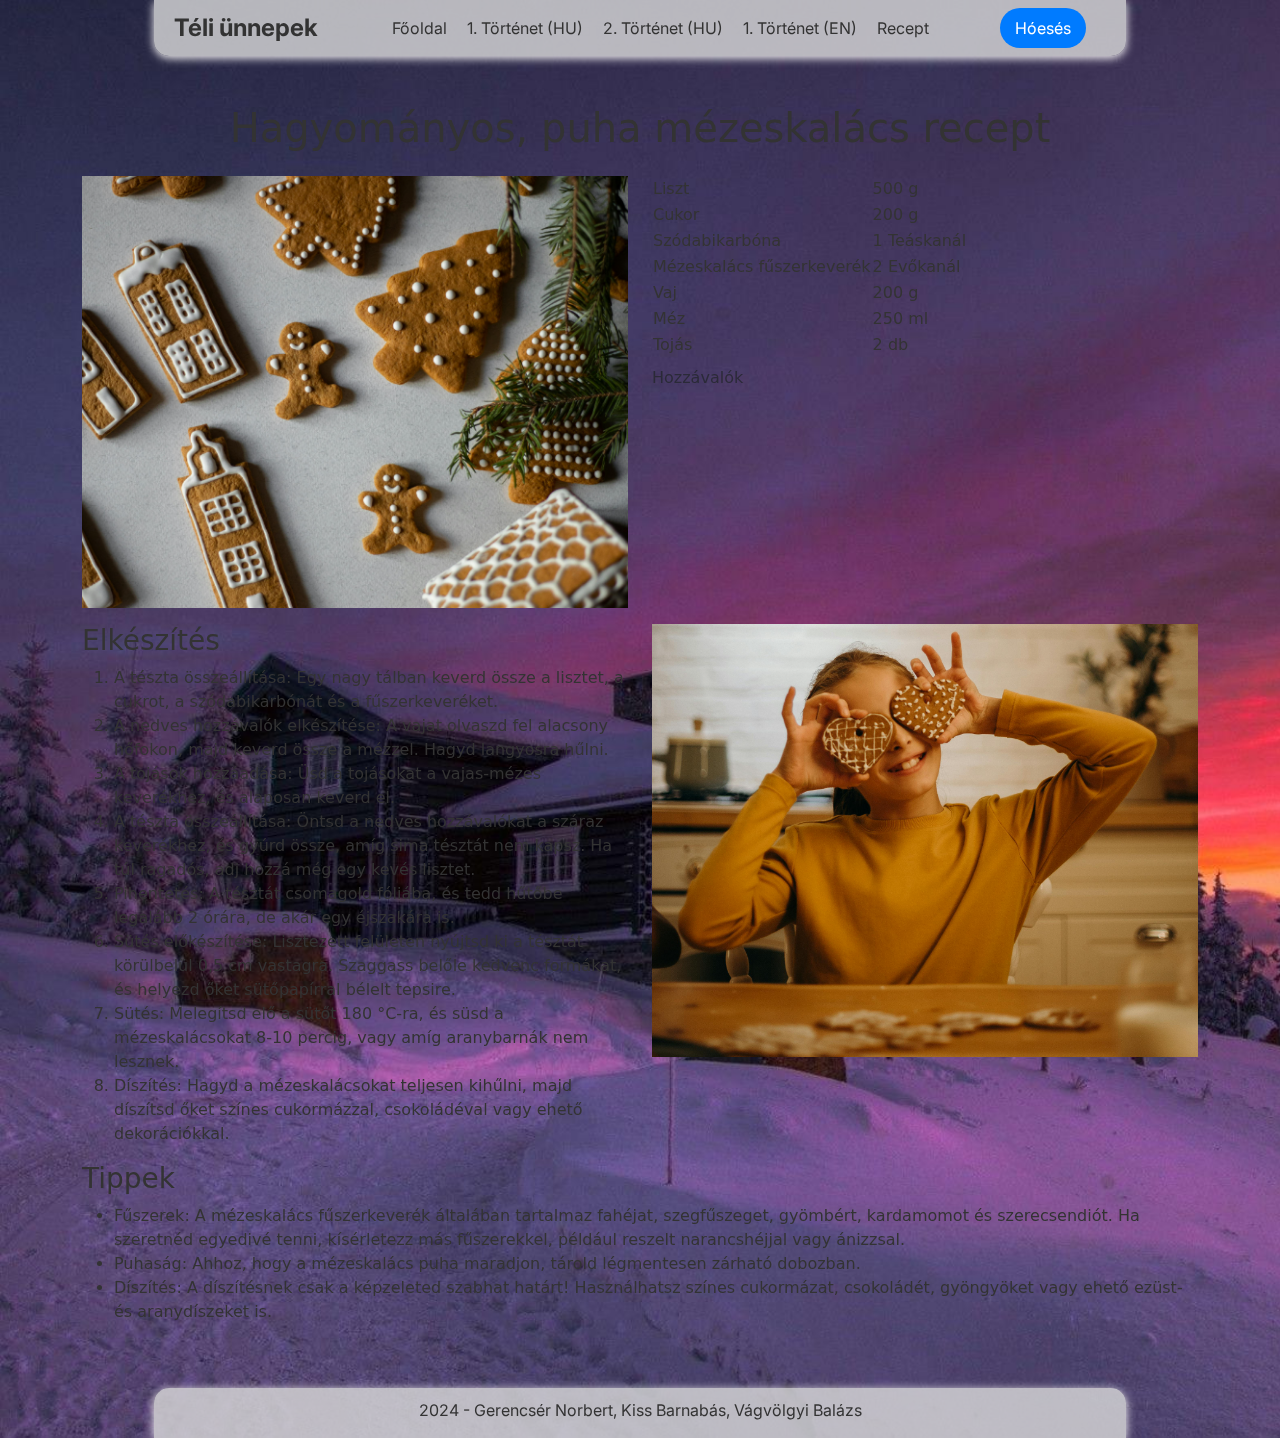
==== src/pages/recipe_hu_1.html @ 6e38d2bd "fixed page paths on other pages" ====
<!DOCTYPE html>
<html lang="en">
<head>
    <meta charset="UTF-8">
    <meta name="viewport" content="width=device-width, initial-scale=1.0">
    <meta name="author" content="vb2007">
    <meta name="title" content="Téli ünnepek">
    <meta name="description" content="Egy oldal a téli ünnepekről.">
    <meta name="keywords" content="tél, karácsony, ünnepek">
    <!-- 3rd party imports -->
    <link href="https://cdn.jsdelivr.net/npm/bootstrap@5.3.3/dist/css/bootstrap.min.css" rel="stylesheet" integrity="sha384-QWTKZyjpPEjISv5WaRU9OFeRpok6YctnYmDr5pNlyT2bRjXh0JMhjY6hW+ALEwIH" crossorigin="anonymous">
    <link rel="preconnect" href="https://fonts.googleapis.com">
    <link rel="preconnect" href="https://fonts.gstatic.com" crossorigin>
    <link href="https://fonts.googleapis.com/css2?family=Inter:ital,opsz,wght@0,14..32,100..900;1,14..32,100..900&family=Parkinsans:wght@300..800&family=Poppins:ital,wght@0,100;0,200;0,300;0,400;0,500;0,600;0,700;0,800;0,900;1,100;1,200;1,300;1,400;1,500;1,600;1,700;1,800;1,900&display=swap" rel="stylesheet">
    <!-- Local imports -->
    <link rel="stylesheet" href="../assets/css/main.css">
    <link rel="stylesheet" href="../assets/css/navbar.css">
    <link rel="stylesheet" href="../assets/css/footer.css">
    <link rel="stylesheet" href="../assets/css/snowflakes.css">
    <!-- Title -->
    <title>Téli ünnepek</title>
</head>
<body>
    <!-- Header (navbar) -->
    <header>
        <nav>
            <div class="nav--box">
                <a class="nav--title" href="../index.html">Téli ünnepek</a>
                <button class="nav--toggler">
                    <span class="nav--toggler--icon">☰</span>
                </button>
                <div class="nav--collapse">
                    <ul class="nav--list">
                        <li id="nav--home" class="nav--item">
                            <a href="../index.html" class="nav--link">Főoldal</a>
                        </li>
                        <li class="nav--item">
                            <a href="./story_hu_1.html" class="nav--link">1. Történet (HU)</a>
                        </li>
                        <li class="nav--item">
                            <a href="./story_hu_2.html" class="nav--link">2. Történet (HU)</a>
                        </li>
                        <li class="nav--item">
                            <a href="./story_en_1.html" class="nav--link">1. Történet (EN)</a>
                        </li>
                        <li class="nav--item">
                            <a href="./recipe_hu_1.html" class="nav--link">Recept</a>
                        </li>
                    </ul>
                    <ul class="nav--list">
                        <li class="nav--item nav--item-button">
                            <a href="/" class="nav--link nav--button">Hóesés</a>
                        </li>
                    </ul>
                </div>
            </div>
        </nav>
    </header>
    <!-- Main content -->
    <main class="container my-5">
        <h1 class="text-center mb-4">Hagyományos, puha mézeskalács recept</h1>
        <div class="row">
            <div class="col-md-6">
                <img src="/src/assets/img/cookie1.png" alt="Karácsonyi kép 1" class="img-fluid mb-3">
            </div>
            <div class="col-md-6">
                <table>
                    <caption>Hozzávalók</caption>
                    <tbody>
                        <tr>
                            <td>Liszt</td>
                            <td>500 g</td>
                        </tr>
                        <tr>
                            <td>Cukor</td>
                            <td>200 g</td>
                        </tr>
                        <tr>
                            <td>Szódabikarbóna</td>
                            <td>1 Teáskanál</td>
                        </tr>
                        <tr>
                            <td>Mézeskalács fűszerkeverék</td>
                            <td>2 Evőkanál</td>
                        </tr>
                        <tr>
                            <td>Vaj</td>
                            <td>200 g</td>
                        </tr>
                        <tr>
                            <td>Méz</td>
                            <td>250 ml</td>
                        </tr>
                        <tr>
                            <td>Tojás</td>
                            <td>2 db</td>
                        </tr>
                    </tbody>
                </table>
            </div>
        </div>
        <div class="row">
            <div class="col-md-6">
                <h3>Elkészítés</h3>
                <ol>
                    <li>A tészta összeállítása: Egy nagy tálban keverd össze a lisztet, a cukrot, a szódabikarbónát és a fűszerkeveréket.</li>
                    <li>A nedves hozzávalók elkészítése: A vajat olvaszd fel alacsony hőfokon, majd keverd össze a mézzel. Hagyd langyosra hűlni.</li>
                    <li>A tojások hozzáadása: Üsd a tojásokat a vajas-mézes keverékhez, és alaposan keverd el.</li>
                    <li>A tészta összeállítása: Öntsd a nedves hozzávalókat a száraz keverékhez, és gyúrd össze, amíg sima tésztát nem kapsz. Ha túl ragadós, adj hozzá még egy kevés lisztet.</li>
                    <li>Pihentetés: A tésztát csomagold fóliába, és tedd hűtőbe legalább 2 órára, de akár egy éjszakára is.</li>
                    <li>Sütés előkészítése: Lisztezett felületen nyújtsd ki a tésztát körülbelül 0,5 cm vastagra. Szaggass belőle kedvenc formákat, és helyezd őket sütőpapírral bélelt tepsire.</li>
                    <li>Sütés: Melegítsd elő a sütőt 180 °C-ra, és süsd a mézeskalácsokat 8-10 percig, vagy amíg aranybarnák nem lesznek.</li>
                    <li>Díszítés: Hagyd a mézeskalácsokat teljesen kihűlni, majd díszítsd őket színes cukormázzal, csokoládéval vagy ehető dekorációkkal.</li>
                </ol>
            </div>
            <div class="col-md-6">
                <img src="/src/assets/img/cookie2.png" alt="Karácsonyi kép 1" class="img-fluid mb-3">
            </div>
        </div>
        <div class="row">
            <div class="col-md-12">
                <h3>Tippek</h3>
                <ul>
                    <li>Fűszerek: A mézeskalács fűszerkeverék általában tartalmaz fahéjat, szegfűszeget, gyömbért, kardamomot és szerecsendiót. Ha szeretnéd egyedivé tenni, kísérletezz más fűszerekkel, például reszelt narancshéjjal vagy ánizzsal.</li>
                    <li>Puhaság: Ahhoz, hogy a mézeskalács puha maradjon, tárold légmentesen zárható dobozban.</li>
                    <li>Díszítés: A díszítésnek csak a képzeleted szabhat határt! Használhatsz színes cukormázat, csokoládét, gyöngyöket vagy ehető ezüst- és aranydíszeket is.</li>
                </ul>
            </div>
        </div>
    </main>
    <!-- Footer -->
    <footer>
        <div class="footer--box">
            <p>2024 - Gerencsér Norbert, Kiss Barnabás, Vágvölgyi Balázs</p>
        </div>
        </footer>
        <!-- Snowflakes -->
        <div class="snowflakes" aria-hidden="true">
            <div class="snowflake">❅</div>
            <div class="snowflake">❅</div>
            <div class="snowflake">❆</div>
            <div class="snowflake">❄</div>
            <div class="snowflake">❅</div>
            <div class="snowflake">❆</div>
            <div class="snowflake">❄</div>
            <div class="snowflake">❅</div>
            <div class="snowflake">❆</div>
            <div class="snowflake">❄</div>
        </div>
        <!-- Script imports -->
        <script src="https://cdn.jsdelivr.net/npm/bootstrap@5.3.3/dist/js/bootstrap.bundle.min.js" integrity="sha384-YvpcrYf0tY3lHB60NNkmXc5s9fDVZLESaAA55NDzOxhy9GkcIdslK1eN7N6jIeHz" crossorigin="anonymous"></script>
        <script src="../assets/js/navbar.js"></script>
    </body>
</html>
---- src/assets/css/main.css ----
body {
    background-image: url("../img/bg.jpg");
    background-size: cover;
    background-repeat: no-repeat;
    display: flex;
    flex-direction: column;
    min-height: 100vh;
    position: relative;
    z-index: 1;
    color: #333;
}

main {
    flex: 1;
    margin: 20px 12%;
    position: relative;
    z-index: 1;
}

.title {
    display: flex;
    justify-content: center;
    align-items: center;
    margin: 30px auto 15px;
    padding: 5px 10px;
    background-color: rgba(219, 219, 219, 0.8);
    border-radius: 15px;
    max-width: 700px;
}

.title h1 {
    text-align: center;
    color: rgb(12, 65, 240);;
    font-family: Poppins, sans-serif;
}

.preview--paragraph {
    text-align: justify;
    padding: 0 2%;
    font-size: 1rem;
    font-family: Parkinsans, sans-serif;
}

.preview--line {
    display: block;
    margin-left: auto;
    margin-right: auto;
    color: rgb(45, 104, 231);
    width: 95%;
    border: 3px solid rgb(26, 72, 170);
    border-radius: 5px;
}

.welcome--container {
    display: block;
    margin-top: 25px;
    margin-bottom: 5px;
    background-color: rgba(219, 219, 219, 0.8);
    border-radius: 15px;
    padding: 10px 15px;
    min-width: 100%;
}

.whitebox {
    display: flex;
    flex-direction: column;
    justify-items: center;
    align-items: center;
    background-color: rgba(219, 219, 219, 0.8);
    border-radius: 15px;
    padding: 5px;
    margin: 2% 4%;
    height: 145px;
    display: block;
    text-decoration: none;
    color: inherit;
}

.whitebox:hover {
    text-decoration: none;
    color: inherit;
    cursor: pointer;
}

.whitebox.scaled {
    position: relative;
    z-index: 999; 
    &.scaledBack {
      z-index: 0;
    }
}

.whitebox.baseMotion {
    transition: transform 0.4s, background-color 0.4s;
    &:hover {
        transform: scale(1.05);
        background-color: rgba(9, 183, 252, 0.555);
        transition: transform 0.4s, background-color 0.4s;
        h3, p {
            color: white;
        }
    }
}

.whitebox h3 {
    padding-top: 5px;
    font-family: Poppins, sans-serif;
    text-align: center;
    color: blue;
    font-size: 28px;
    transition: color 0.4s;
}

.whitebox p {
    font-family: Parkinsans, sans-serif;
    text-align: center;
    padding-left: 2px;
    padding-right: 2px;
    margin-top: 4px;
    font-size: 16px;
    transition: color 0.4s;
}

.card--container {
    margin-top: 40px;
}
---- src/assets/css/navbar.css ----
nav {
    position: relative;
    top: 0;
    background-color: rgba(219, 219, 219, 0.8);
    box-shadow: 0 2px 10px rgb(253, 251, 251);
    border-radius: 0 0 15px 15px;
    z-index: 1000;
    margin: 0 12%;
    font-family: Inter, sans-serif;
}

.nav--box {
    display: flex;
    justify-content: space-between;
    align-items: center;
    padding: 10px 20px;
}

.nav--title {
    margin-right: 8%;
    font-size: 1.5rem;
    font-weight: bold;
    text-decoration: none;
    color: #333;
    transition: 0.3s;
}

.nav--title:hover {
    color: #0056b3;
    transition: 0.3s;
}

.nav--collapse {
    display: flex;
    align-items: center;
    flex-grow: 1;
    justify-content: space-between;
    height: auto;
}

.nav--list {
    display: flex;
    list-style: none;
    padding: 0;
    margin: 0;
}

.nav--item {
    /* space between the items */
    margin-right: 20px;
}

.nav--link {
    text-decoration: none;
    color: #333;
    font-size: 1rem;
    transition: 0.3s;
}

.nav--link:hover {
    color: #007bff;
    font-weight: 400;
    text-decoration: dotted;
    transition: 0.3s;
}

.nav--buttons {
    display: flex;
    gap: 10px;
    margin-left: auto;
}

.nav--button {
    background-color: #007bff;
    color: white;
    border-color: #ffffff00;
    border-style: solid;
    border-width: 2px;
    padding: 10px 15px;
    border: none;
    border-radius: 25px;
    text-align: center;
    cursor: pointer;
    transition: background-color 0.3s;
}

.nav--button--disabled {
    background-color: #ffffff;
    color: black;
    border-color: #007bff;
    border-style: solid;
    border-width: 2px;
    padding: 10px 15px;
    border-radius: 25px;
    text-align: center;
    cursor: pointer;
    transition: background-color 0.3s;
}

.nav--button:hover {
    color: white;
    background-color: #0056b3;
    cursor: crosshair;
    transition: 0.3s;
}

.nav--button--disabled:hover {
    color: black;
    background-color: #b4b4b4;
    cursor: crosshair;
    transition: 0.3s;
}

.nav--toggler {
    background: transparent;
    border: none;
    cursor: pointer;
    display: none;
}

.nav--toggler-icon {
    font-size: 1.5rem
}

@media screen and (max-width: 852px) {
    .nav--box {
        flex-wrap: wrap;
    }

    .nav--toggler {
        display: block;
    }

    .nav--collapse {
        position: absolute;
        top: 100%;
        left: 0;
        width: 100%;
        background-color: rgba(219, 219, 219, 0.95);
        z-index: 1001;
        box-shadow: 0 2px 10px rgb(253, 251, 251);
        border-radius: 15px;
        padding: 10px;
        flex-direction: column;
        align-items: flex-start;
        max-height: 0;
        overflow: hidden;
        transition: all 0.3s ease-in-out;
        opacity: 0;
        visibility: hidden;
        transform: translateY(-10px);
        
        margin-top: 20px;
    }

    .nav--collapse.show {
        max-height: 500px;
        opacity: 1;
        visibility: visible;
        transform: translateY(0);
    }

    .nav--list {
        flex-direction: column;
        width: 100%;
    }

    .nav--item {
        margin-right: 0;
        margin-bottom: 10px;
        width: 100%;
    }

    .nav--link {
        display: block;
        padding: 10px 0;
    }
}
---- src/assets/css/footer.css ----
footer {
    position: sticky;
    top: 0;
    background-color: rgba(219, 219, 219, 0.8);
    box-shadow: 0 2px 10px rgb(253, 251, 251);
    z-index: 1000;
    margin: 0 12%;
    /* for round top corners */
    border-radius: 15px 15px 0 0;
    text-align: center;
    font-family: Inter, sans-serif;
}

.footer--box {
    display: flex;
    justify-content: center;
    align-content: center;
    padding-top: 10px;
}
---- src/assets/css/snowflakes.css ----
.snowflakes {
    pointer-events: none;
    position: fixed;
    top: 0;
    left: 0;
    width: 100%;
    height: 100vh;
    z-index: -1;
    overflow: hidden;
}

.snowflake {
    color: #fff;
    font-size: 1em;
    font-family: Arial, sans-serif;
    text-shadow: 0 0 5px #000;
    position: absolute;
    top: -10%;
    z-index: 1;
    -webkit-user-select: none;
    -moz-user-select: none;
    -ms-user-select: none;
    user-select: none;
    cursor: default;
    -webkit-animation-name: snowflakes-fall, snowflakes-shake;
    -webkit-animation-duration: 10s, 3s;
    -webkit-animation-timing-function: linear, ease-in-out;
    -webkit-animation-iteration-count: infinite, infinite;
    -webkit-animation-play-state: running, running;
    animation-name: snowflakes-fall, snowflakes-shake;
    animation-duration: 10s, 3s;
    animation-timing-function: linear, ease-in-out;
    animation-iteration-count: infinite, infinite;
    animation-play-state: running, running;
}

.snowflake:nth-of-type(0) {
    left: 1%;
    -webkit-animation-delay: 0s, 0s;
    animation-delay: 0s, 0s;
}

.snowflake:nth-of-type(1) {
    left: 10%;
    -webkit-animation-delay: 1s, 1s;
    animation-delay: 1s, 1s;
}

.snowflake:nth-of-type(2) {
    left: 20%;
    -webkit-animation-delay: 6s, .5s;
    animation-delay: 6s, .5s;
}

.snowflake:nth-of-type(3) {
    left: 30%;
    -webkit-animation-delay: 4s, 2s;
    animation-delay: 4s, 2s;
}

.snowflake:nth-of-type(4) {
    left: 40%;
    -webkit-animation-delay: 2s, 2s;
    animation-delay: 2s, 2s;
}

.snowflake:nth-of-type(5) {
    left: 50%;
    -webkit-animation-delay: 8s, 3s;
    animation-delay: 8s, 3s;
}

.snowflake:nth-of-type(6) {
    left: 60%;
    -webkit-animation-delay: 6s, 2s;
    animation-delay: 6s, 2s;
}

.snowflake:nth-of-type(7) {
    left: 70%;
    -webkit-animation-delay: 2.5s, 1s;
    animation-delay: 2.5s, 1s;
}

.snowflake:nth-of-type(8) {
    left: 80%;
    -webkit-animation-delay: 1s, 0s;
    animation-delay: 1s, 0s;
}

.snowflake:nth-of-type(9) {
    left: 90%;
    -webkit-animation-delay: 3s, 1.5s;
    animation-delay: 3s, 1.5s;
}

@-webkit-keyframes snowflakes-fall {
    0% {
        top: -10%;
    }

    100% {
        top: 100%;
    }
}

@-webkit-keyframes snowflakes-shake {
    0% {
        -webkit-transform: translateX(0px);
        transform: translateX(0px);
    }

    50% {
        -webkit-transform: translateX(80px);
        transform: translateX(80px);
    }

    100% {
        -webkit-transform: translateX(0px);
        transform: translateX(0px);
    }
}

@keyframes snowflakes-fall {
    0% {
        top: -10%;
    }

    100% {
        top: 100%;
    }
}

@keyframes snowflakes-shake {
    0% {
        transform: translateX(0px);
    }

    50% {
        transform: translateX(80px);
    }

    100% {
        transform: translateX(0px);
    }
}

@media (max-width: 768px) {
    main {
        padding: 15px;
    }
}
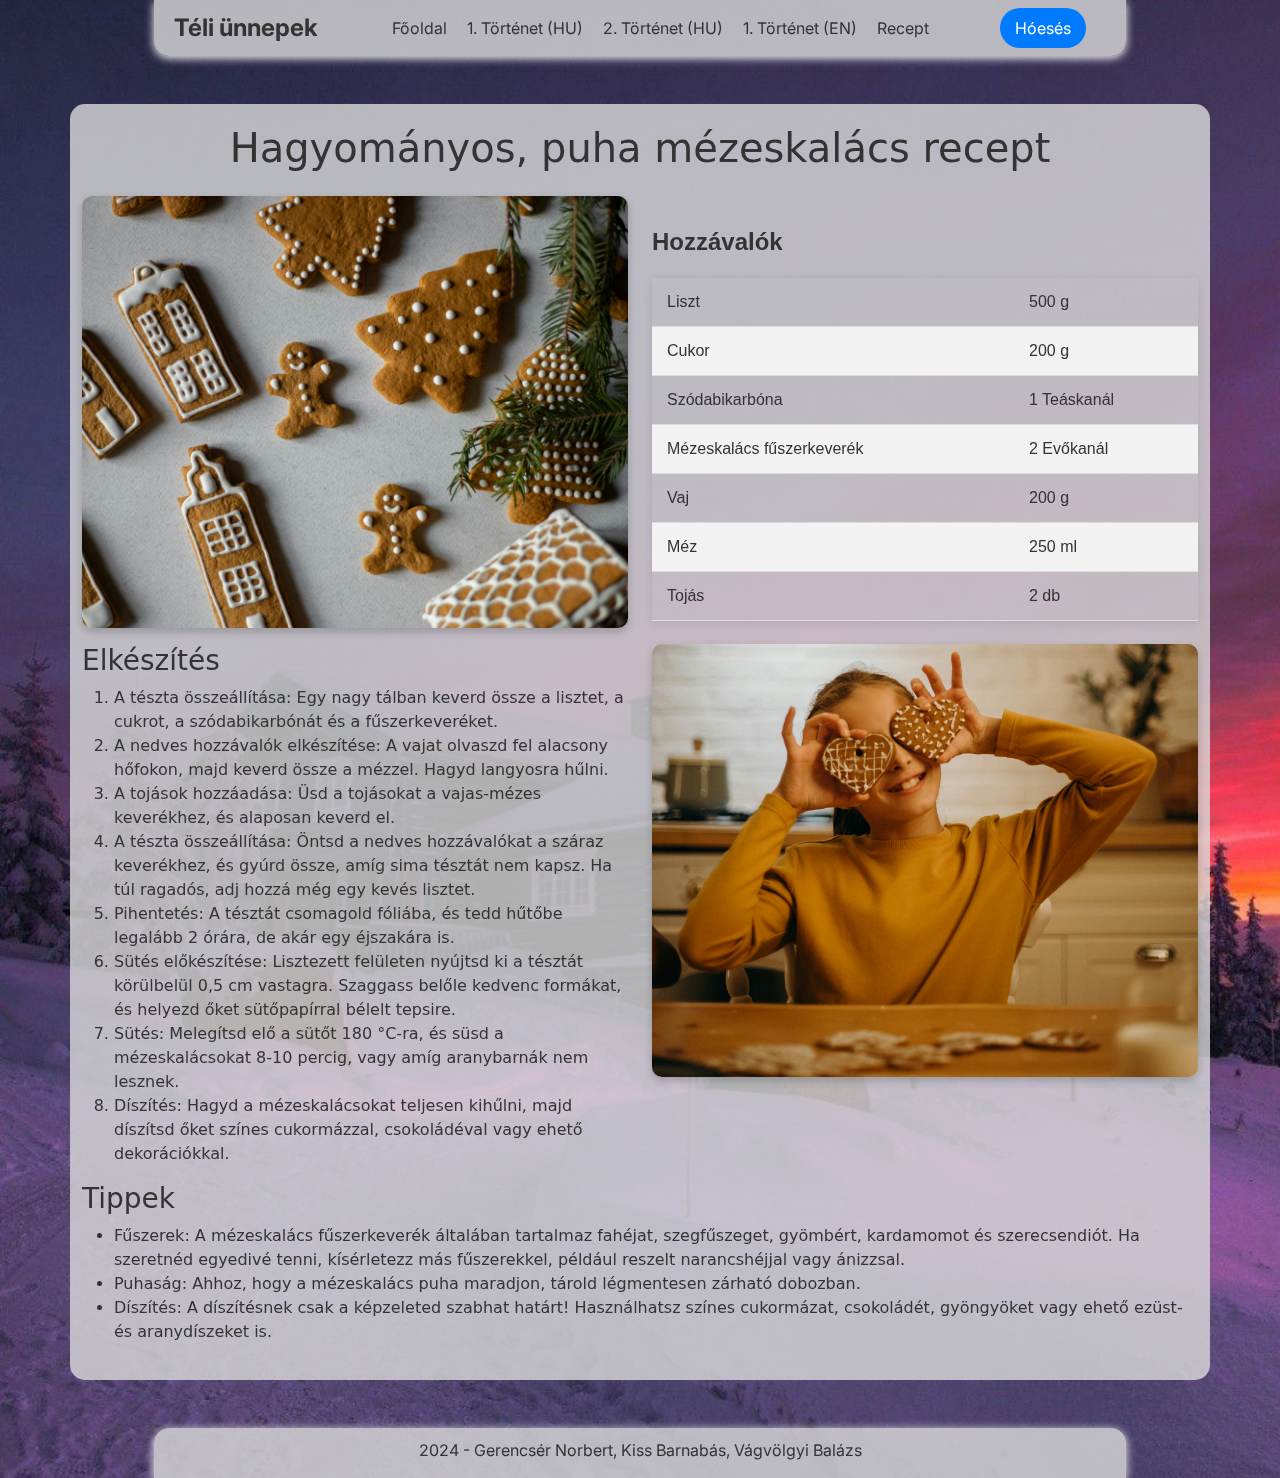
==== commit 0345055a: "imported subpage css" ====
--- a/src/pages/recipe_hu_1.html
+++ b/src/pages/recipe_hu_1.html
@@ -17,6 +17,7 @@
     <link rel="stylesheet" href="../assets/css/navbar.css">
     <link rel="stylesheet" href="../assets/css/footer.css">
     <link rel="stylesheet" href="../assets/css/snowflakes.css">
+    <link rel="stylesheet" href="../assets/css/al-oldal.css">
     <!-- Title -->
     <title>Téli ünnepek</title>
 </head>
--- a/src/assets/css/al-oldal.css
+++ b/src/assets/css/al-oldal.css
@@ -0,0 +1,65 @@
+/* Story pages */
+main {
+    background-color: rgba(219, 219, 219, 0.8);
+    border-radius: 15px;
+    padding: 20px;
+}
+
+main h1 {
+    color: #333;
+    margin-bottom: 20px;
+}
+
+main p {
+    color: #444;
+    line-height: 1.6;
+}
+
+main img {
+    border-radius: 10px;
+    box-shadow: 0 4px 8px rgba(0, 0, 0, 0.2);
+    margin-bottom: 15px;
+    max-width: 100%;
+    height: auto;
+}
+
+/* Recipe page */
+table {
+    width: 100%;
+    border-collapse: collapse;
+    margin: 20px 0;
+    font-size: 1rem;
+    font-family: 'Arial', sans-serif;
+    box-shadow: 0 2px 10px rgba(0, 0, 0, 0.1);
+}
+
+table caption {
+    caption-side: top;
+    font-size: 1.5rem;
+    font-weight: bold;
+    margin-bottom: 10px;
+    color: #333;
+}
+
+table thead {
+    background-color: #007bff;
+    color: white;
+}
+
+table th, table td {
+    padding: 12px 15px;
+    text-align: left;
+    border-bottom: 1px solid #ddd;
+}
+
+table tbody tr:nth-child(even) {
+    background-color: #f2f2f2;
+}
+
+table tbody tr:hover {
+    background-color: #e9f5ff;
+}
+
+table tbody td {
+    color: #333;
+}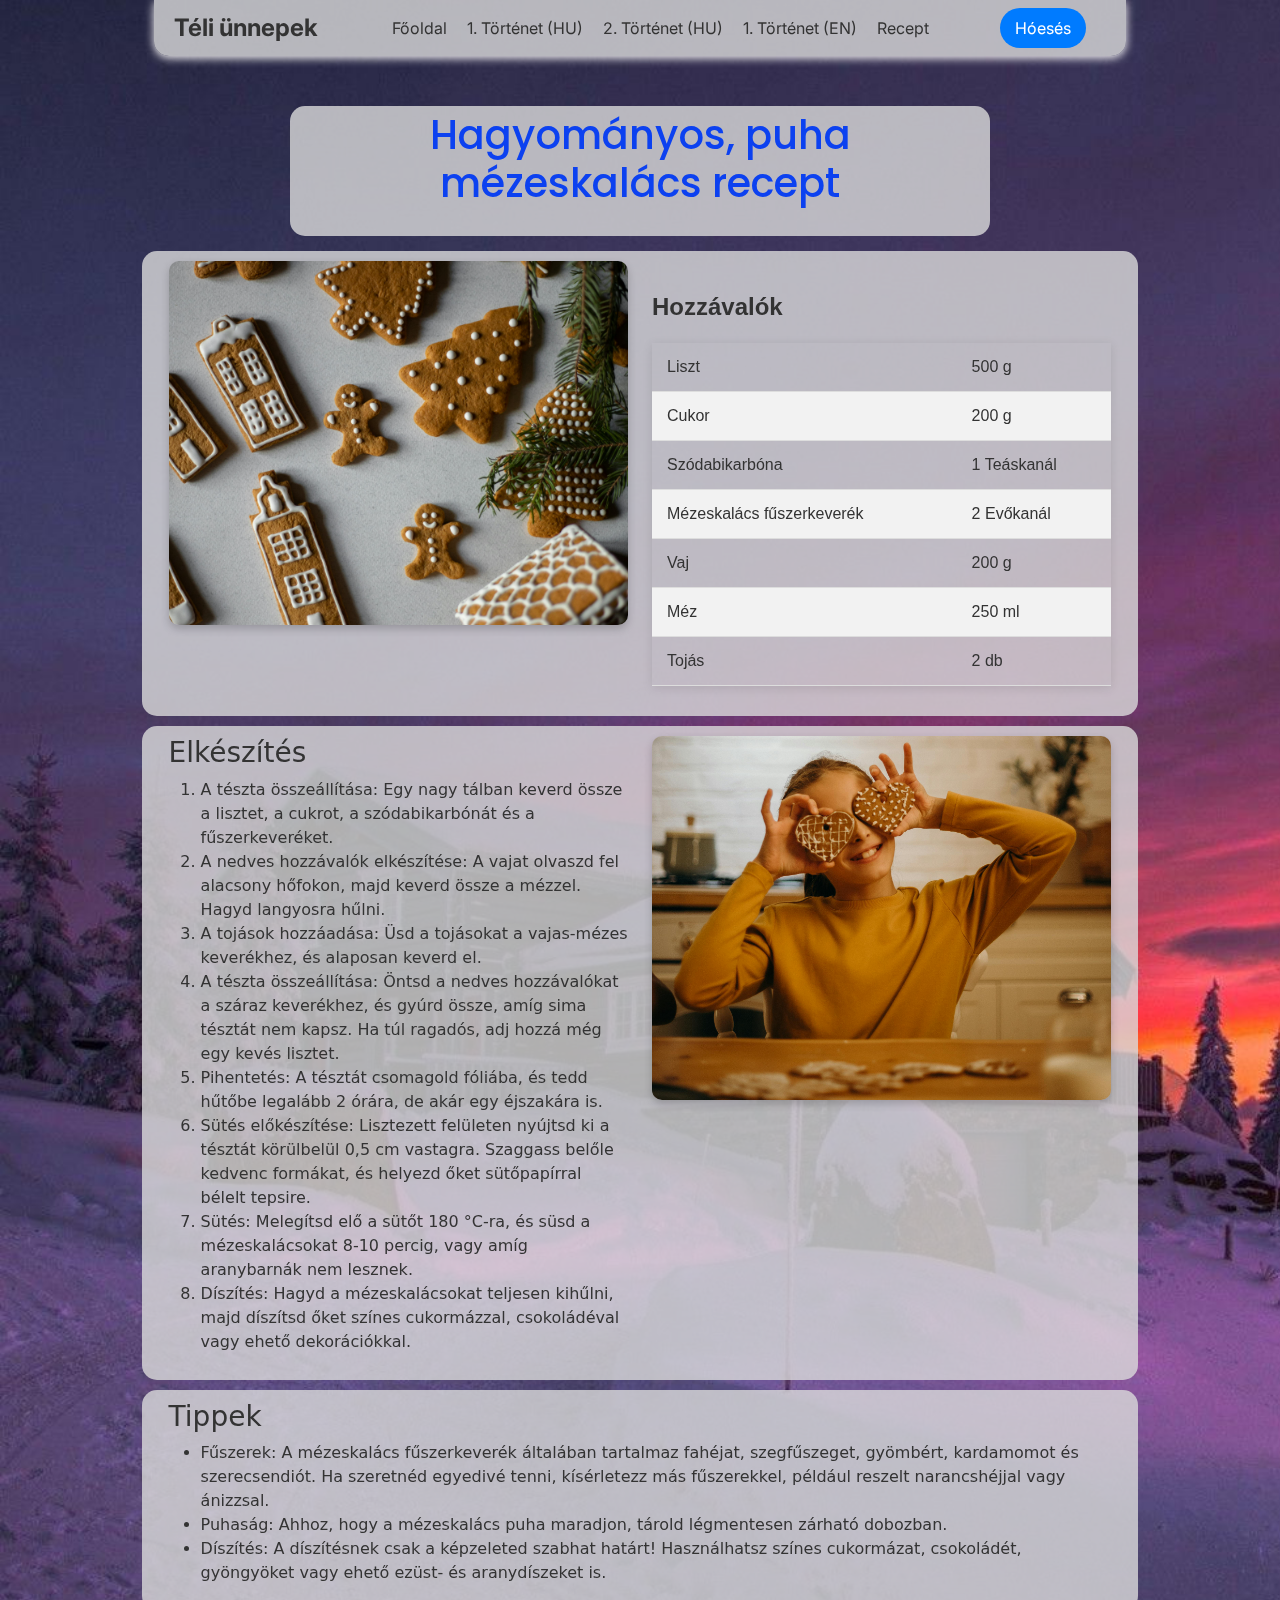
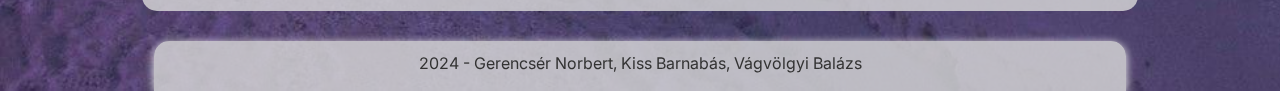
==== commit b4ec02f5: "removed unused import + css, fixed some design" ====
--- a/src/pages/recipe_hu_1.html
+++ b/src/pages/recipe_hu_1.html
@@ -17,7 +17,6 @@
     <link rel="stylesheet" href="../assets/css/navbar.css">
     <link rel="stylesheet" href="../assets/css/footer.css">
     <link rel="stylesheet" href="../assets/css/snowflakes.css">
-    <link rel="stylesheet" href="../assets/css/al-oldal.css">
     <!-- Title -->
     <title>Téli ünnepek</title>
 </head>
@@ -58,9 +57,11 @@
         </nav>
     </header>
     <!-- Main content -->
-    <main class="container my-5">
-        <h1 class="text-center mb-4">Hagyományos, puha mézeskalács recept</h1>
-        <div class="row">
+    <main>
+        <div class="title">
+            <h1 class="text-center mb-4">Hagyományos, puha mézeskalács recept</h1>
+        </div>
+        <div class="row content--container">
             <div class="col-md-6">
                 <img src="/src/assets/img/cookie1.png" alt="Karácsonyi kép 1" class="img-fluid mb-3">
             </div>
@@ -100,7 +101,7 @@
                 </table>
             </div>
         </div>
-        <div class="row">
+        <div class="row content--container">
             <div class="col-md-6">
                 <h3>Elkészítés</h3>
                 <ol>
@@ -118,7 +119,7 @@
                 <img src="/src/assets/img/cookie2.png" alt="Karácsonyi kép 1" class="img-fluid mb-3">
             </div>
         </div>
-        <div class="row">
+        <div class="row content--container">
             <div class="col-md-12">
                 <h3>Tippek</h3>
                 <ul>
@@ -134,22 +135,22 @@
         <div class="footer--box">
             <p>2024 - Gerencsér Norbert, Kiss Barnabás, Vágvölgyi Balázs</p>
         </div>
-        </footer>
-        <!-- Snowflakes -->
-        <div class="snowflakes" aria-hidden="true">
-            <div class="snowflake">❅</div>
-            <div class="snowflake">❅</div>
-            <div class="snowflake">❆</div>
-            <div class="snowflake">❄</div>
-            <div class="snowflake">❅</div>
-            <div class="snowflake">❆</div>
-            <div class="snowflake">❄</div>
-            <div class="snowflake">❅</div>
-            <div class="snowflake">❆</div>
-            <div class="snowflake">❄</div>
-        </div>
-        <!-- Script imports -->
-        <script src="https://cdn.jsdelivr.net/npm/bootstrap@5.3.3/dist/js/bootstrap.bundle.min.js" integrity="sha384-YvpcrYf0tY3lHB60NNkmXc5s9fDVZLESaAA55NDzOxhy9GkcIdslK1eN7N6jIeHz" crossorigin="anonymous"></script>
-        <script src="../assets/js/navbar.js"></script>
-    </body>
+    </footer>
+    <!-- Snowflakes -->
+    <div class="snowflakes" aria-hidden="true">
+        <div class="snowflake">❅</div>
+        <div class="snowflake">❅</div>
+        <div class="snowflake">❆</div>
+        <div class="snowflake">❄</div>
+        <div class="snowflake">❅</div>
+        <div class="snowflake">❆</div>
+        <div class="snowflake">❄</div>
+        <div class="snowflake">❅</div>
+        <div class="snowflake">❆</div>
+        <div class="snowflake">❄</div>
+    </div>
+    <!-- Script imports -->
+    <script src="https://cdn.jsdelivr.net/npm/bootstrap@5.3.3/dist/js/bootstrap.bundle.min.js" integrity="sha384-YvpcrYf0tY3lHB60NNkmXc5s9fDVZLESaAA55NDzOxhy9GkcIdslK1eN7N6jIeHz" crossorigin="anonymous"></script>
+    <script src="../assets/js/navbar.js"></script>
+</body>
 </html>--- a/src/assets/css/main.css
+++ b/src/assets/css/main.css
@@ -15,6 +15,14 @@
     margin: 20px 12%;
     position: relative;
     z-index: 1;
+}
+
+img {
+    border-radius: 10px;
+    box-shadow: 0 4px 8px rgba(0, 0, 0, 0.2);
+    margin-bottom: 15px;
+    max-width: 100%;
+    height: auto;
 }
 
 .title {
@@ -59,6 +67,14 @@
     border-radius: 15px;
     padding: 10px 15px;
     min-width: 100%;
+}
+
+.content--container {
+    margin-top: 10px;
+    margin-bottom: 10px;
+    background-color: rgba(219, 219, 219, 0.8);
+    border-radius: 15px;
+    padding: 10px 15px;
 }
 
 .whitebox {
@@ -123,4 +139,45 @@
 
 .card--container {
     margin-top: 40px;
+}
+
+/* Recipe page */
+table {
+    width: 100%;
+    border-collapse: collapse;
+    margin: 20px 0;
+    font-size: 1rem;
+    font-family: 'Arial', sans-serif;
+    box-shadow: 0 2px 10px rgba(0, 0, 0, 0.1);
+}
+
+table caption {
+    caption-side: top;
+    font-size: 1.5rem;
+    font-weight: bold;
+    margin-bottom: 10px;
+    color: #333;
+}
+
+table thead {
+    background-color: #007bff;
+    color: white;
+}
+
+table th, table td {
+    padding: 12px 15px;
+    text-align: left;
+    border-bottom: 1px solid #ddd;
+}
+
+table tbody tr:nth-child(even) {
+    background-color: #f2f2f2;
+}
+
+table tbody tr:hover {
+    background-color: #e9f5ff;
+}
+
+table tbody td {
+    color: #333;
 }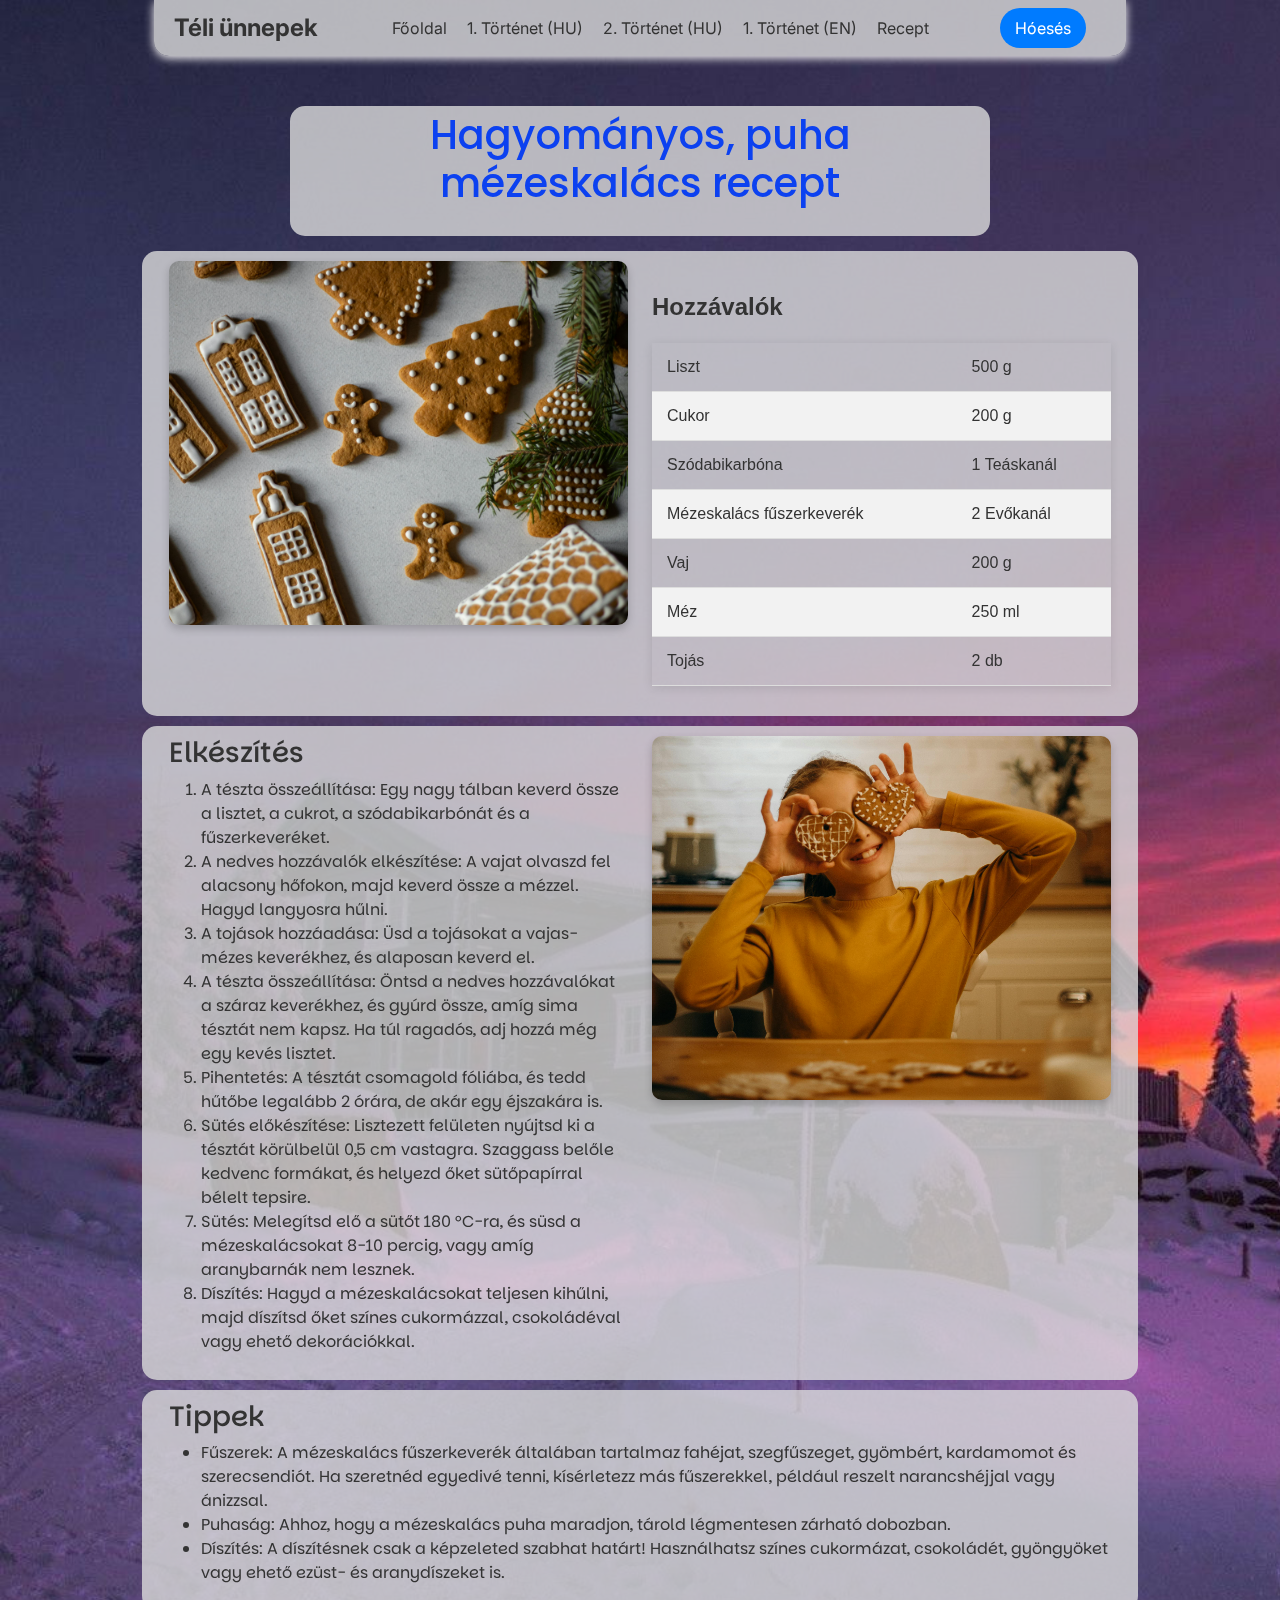
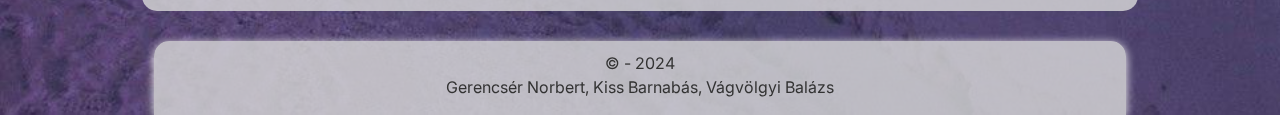
==== commit a59f3f0a: "ported footer and added font family" ====
--- a/src/pages/recipe_hu_1.html
+++ b/src/pages/recipe_hu_1.html
@@ -133,7 +133,7 @@
     <!-- Footer -->
     <footer>
         <div class="footer--box">
-            <p>2024 - Gerencsér Norbert, Kiss Barnabás, Vágvölgyi Balázs</p>
+            <p>© - 2024<br>Gerencsér Norbert, Kiss Barnabás, Vágvölgyi Balázs</p>
         </div>
     </footer>
     <!-- Snowflakes -->
--- a/src/assets/css/main.css
+++ b/src/assets/css/main.css
@@ -75,6 +75,7 @@
     background-color: rgba(219, 219, 219, 0.8);
     border-radius: 15px;
     padding: 10px 15px;
+    font-family: Parkinsans, sans-serif;
 }
 
 .whitebox {
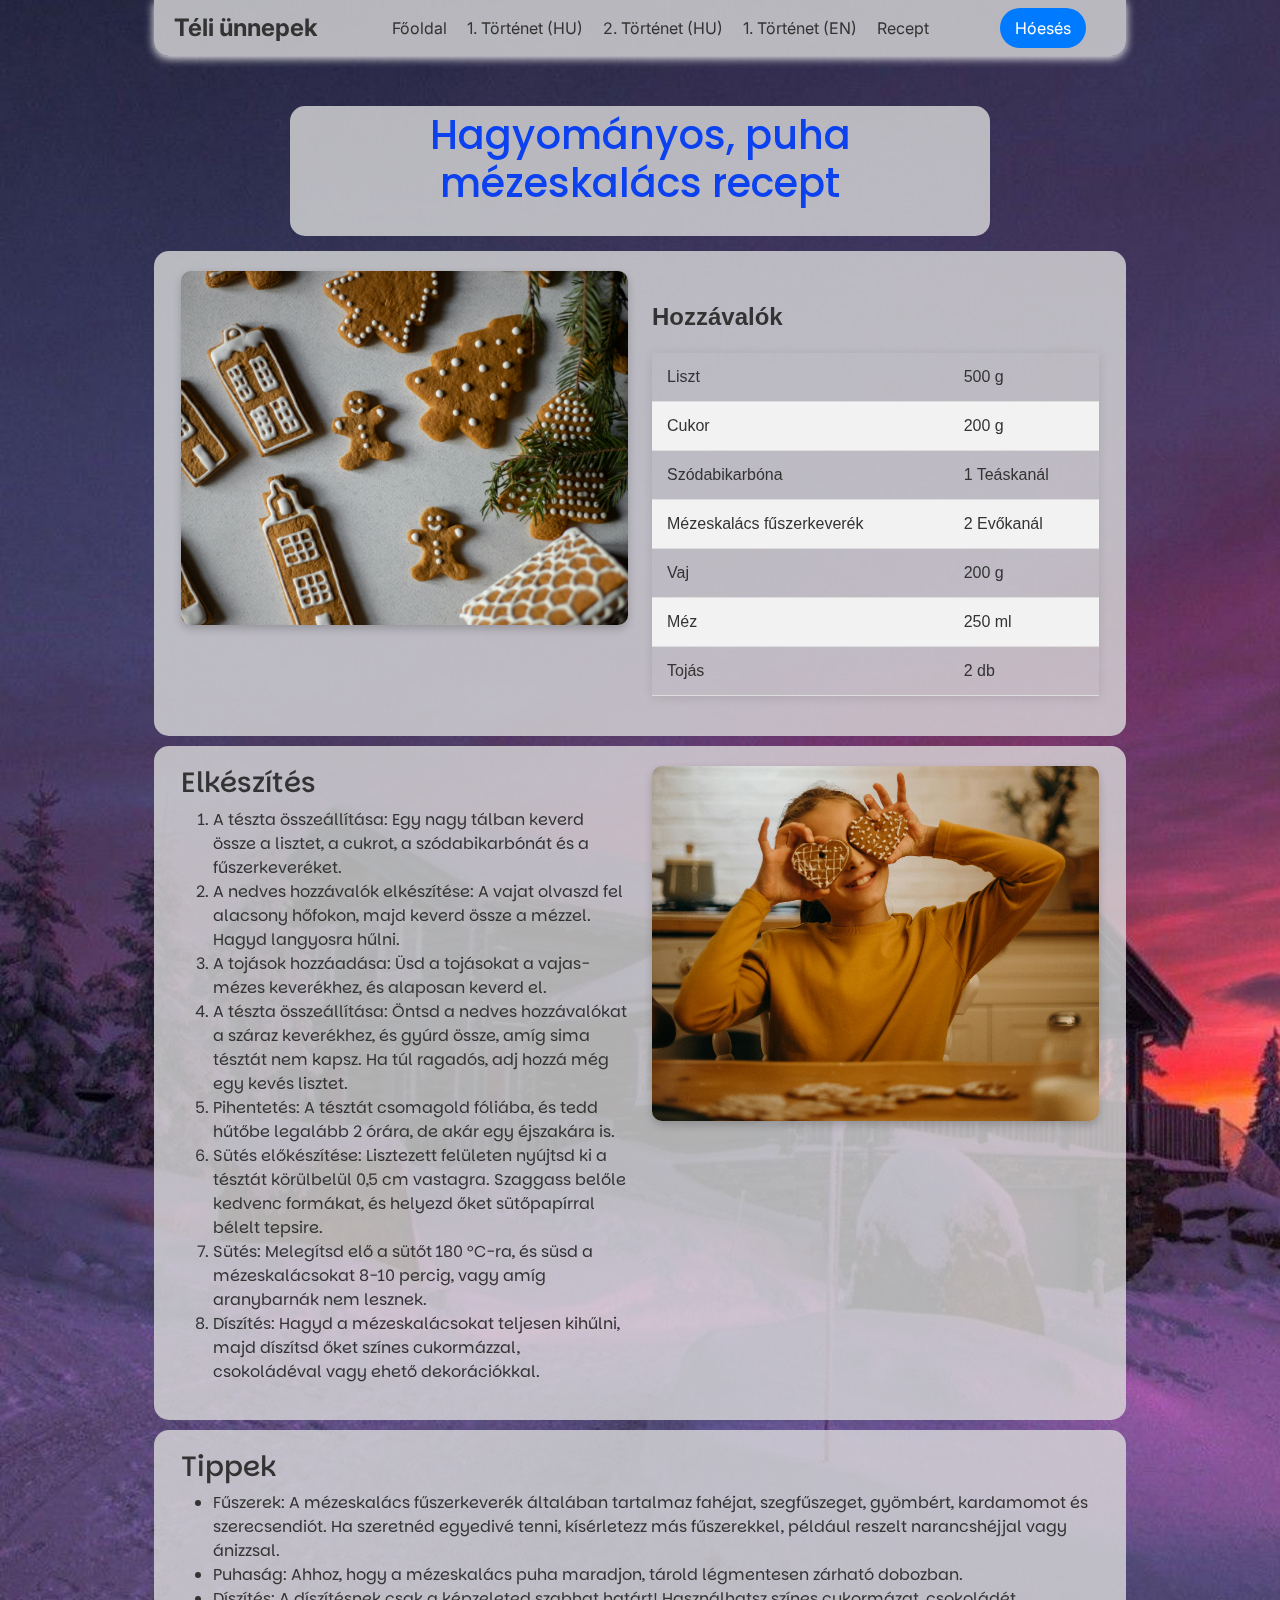
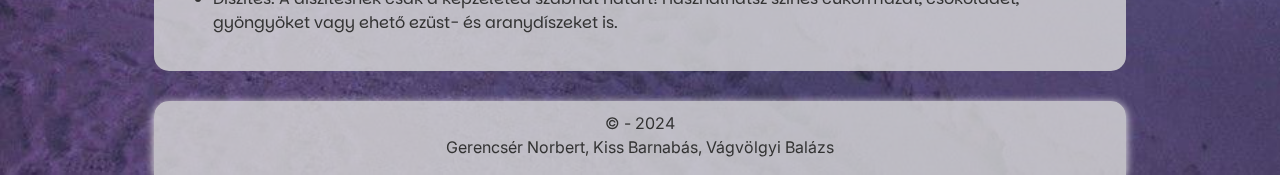
==== commit a1da46cf: "fixed grid system in some pages" ====
--- a/src/pages/recipe_hu_1.html
+++ b/src/pages/recipe_hu_1.html
@@ -62,10 +62,10 @@
             <h1 class="text-center mb-4">Hagyományos, puha mézeskalács recept</h1>
         </div>
         <div class="row content--container">
-            <div class="col-md-6">
+            <div class="col-lg-6 col-sm-12">
                 <img src="/src/assets/img/cookie1.png" alt="Karácsonyi kép 1" class="img-fluid mb-3">
             </div>
-            <div class="col-md-6">
+            <div class="col-lg-6 col-sm-12">
                 <table>
                     <caption>Hozzávalók</caption>
                     <tbody>
@@ -102,7 +102,7 @@
             </div>
         </div>
         <div class="row content--container">
-            <div class="col-md-6">
+            <div class="col-lg-6">
                 <h3>Elkészítés</h3>
                 <ol>
                     <li>A tészta összeállítása: Egy nagy tálban keverd össze a lisztet, a cukrot, a szódabikarbónát és a fűszerkeveréket.</li>
@@ -115,12 +115,12 @@
                     <li>Díszítés: Hagyd a mézeskalácsokat teljesen kihűlni, majd díszítsd őket színes cukormázzal, csokoládéval vagy ehető dekorációkkal.</li>
                 </ol>
             </div>
-            <div class="col-md-6">
+            <div class="col-lg-6">
                 <img src="/src/assets/img/cookie2.png" alt="Karácsonyi kép 1" class="img-fluid mb-3">
             </div>
         </div>
         <div class="row content--container">
-            <div class="col-md-12">
+            <div class="col-lg-12">
                 <h3>Tippek</h3>
                 <ul>
                     <li>Fűszerek: A mézeskalács fűszerkeverék általában tartalmaz fahéjat, szegfűszeget, gyömbért, kardamomot és szerecsendiót. Ha szeretnéd egyedivé tenni, kísérletezz más fűszerekkel, például reszelt narancshéjjal vagy ánizzsal.</li>
--- a/src/assets/css/main.css
+++ b/src/assets/css/main.css
@@ -70,12 +70,15 @@
 }
 
 .content--container {
+    margin-left: 0px;
+    margin-right: 0px;
     margin-top: 10px;
     margin-bottom: 10px;
     background-color: rgba(219, 219, 219, 0.8);
     border-radius: 15px;
-    padding: 10px 15px;
+    padding: 20px 15px;
     font-family: Parkinsans, sans-serif;
+    min-width: 100%;
 }
 
 .whitebox {
